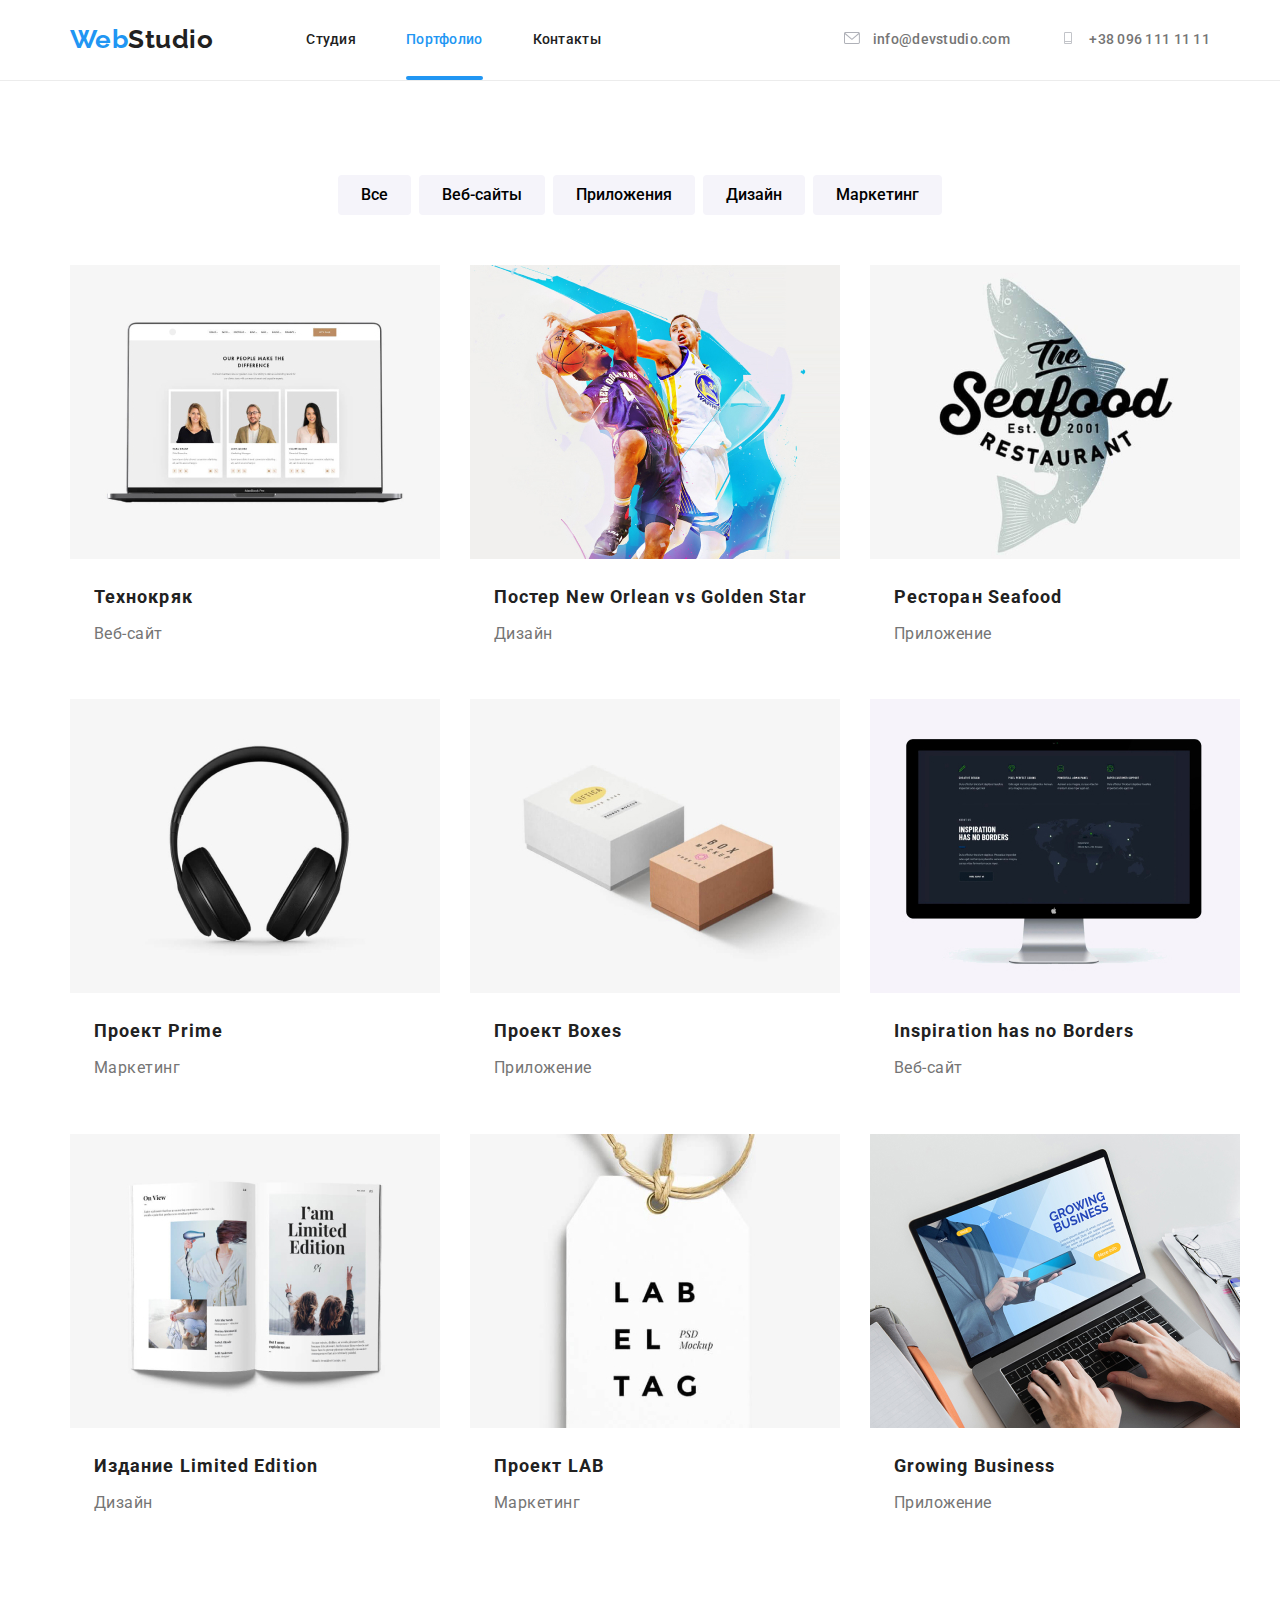
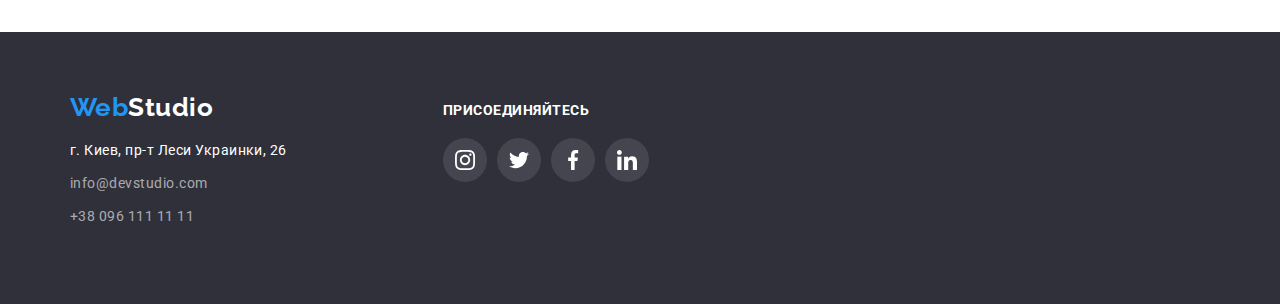
==== portfolio.html @ ea133a71 "добавление файлов дз5" ====
<!DOCTYPE html>
<html lang="ru">
<head>
    <meta charset="UTF-8">
    <meta name="viewport" content="width=device-width, initial-scale=1.0">
    <title>Document</title>
    <link href="https://fonts.googleapis.com/css2?family=Raleway:wght@700&family=Roboto:wght@400;500;700;900&display=swap" rel="stylesheet">
    <link rel="stylesheet" href="https://cdnjs.cloudflare.com/ajax/libs/modern-normalize/1.0.0/modern-normalize.min.css">
    <link rel="stylesheet" href="./css/styles.css">
</head>
<body class="body">
    <!--шапка сайта-->
    <header class="page-header">
        <div class="container main-nav">
            <nav class="main-nav">
                <a class="link-logo" href="./index.html"> <span class="logo-web">Web</span>Studio
                </a>
    
                <ul class="site-nav list">
                    <li class="navigation-list"> <a href="./index.html" class="links-transition menu-link">Студия</a></li>
                    <li class="navigation-list"> <a href="./portfolio.html" class="current links-transition menu-link">Портфолио</a></li>
                    <li class="navigation-list"> <a href="" class="links-transition menu-link">Контакты</a></li>
                </ul>
            </nav>
    
        <ul class="auth-nav list">
            <li class="list-contacts">
                <a class="link-auth-nav-svg links-transition" href="mailto:info@devstudio.com">
                    <svg class="auth-nav-svg">
                        <use href="./image/sprite.svg#icon-mail"></use>
                    </svg>
                    info@devstudio.com</a></li>
            <li class="list-contacts">
                <a class="link-auth-nav-svg links-transition" href="tel:+380961111111">
                    <svg class="auth-nav-svg">
                        <use href="./image/sprite.svg#icon-tel"></use>
                    </svg>
                    +38 096 111 11 11</a>
            </li>
        </ul>
        </div>
    </header>
    <main>
        <!--панель переключения -->
        <section class="section section-button">
            <div class="container">
            <h1 class="hidden-title"> Все портфолио студии</h1>
                <ul class="list button-list">
                <li class="list-our-button"> <button class="switch-button" type="button">Все</button></li>
                <li class="list-our-button"> <button class="switch-button" type="button">Веб-сайты</button></li>
                <li class="list-our-button"> <button class="switch-button" type="button">Приложения</button></li>
                <li class="list-our-button"> <button class="switch-button" type="button">Дизайн</button></li>
                <li class="list-our-button"> <button class="switch-button" type="button">Маркетинг</button></li>
            </ul>
            </div>
        </section>
        <!--все портфолио-->
        <section class="section section-cards"> 
            <div class="container">
            <ul class="list all-portfolio-list">
                <li class="box portfolio-card">           
                    <a class="portfolio-link" href="">
                        <div class="image-thumb">
                        <img src="./image/portfolio1.jpg" alt="отображен веб-сайт Технокряк на ноутбуке" width="370">
                        <p class="overlay">Технокряк это современная площадка распространения коронавируса. Компании используют эту платформу для цифрового
                        шпионажа и атак на защищённые сервера конкурентов.</p>
                        </div>
                    <div class="portfolio-padding">
                    <h2 class="portfolio-name">Технокряк</h2>
                    <p class="section-text-type">Веб-сайт</p>
                    </div>
                    </a>
                </li>
                <li class="box portfolio-card">
                    <a class="portfolio-link" href=""><img src="./image/portfolio2.jpg" alt="изображение постера Новый Орлеан" width="370">
                    <div class="portfolio-padding">  
                    <h2 class="portfolio-name">Постер New Orlean vs Golden Star</h2>
                    <p class="section-text-type"> Дизайн</p>
                    </div>
                    </a>
                </li>
                <li class="box portfolio-card">
                    <a class="portfolio-link" href=""><img src="./image/portfolio3.jpg" alt="логотип ресторана СиФуд" width="370">
                    <div class="portfolio-padding">
                    <h2 class="portfolio-name">Ресторан Seafood</h2>
                    <p class="section-text-type">Приложение</p>
                    </div>
                    </a>
                </li>
                <li class="box portfolio-card">
                    <a class="portfolio-link" href=""><img src="./image/portfolio4.jpg" alt="большие наушники" width="370">
                    <div class="portfolio-padding">   
                    <h2 class="portfolio-name">Проект Prime</h2>
                    <p class="section-text-type">Маркетинг</p>
                    </div>
                    </a>
                </li>
                <li class="box portfolio-card">
                    <a class="portfolio-link" href=""><img src="./image/portfolio5.jpg" alt="две коробки" width="370">
                    <div class="portfolio-padding">
                    <h2 class="portfolio-name">Проект Boxes</h2>
                    <p class="section-text-type">Приложение</p>
                    </div>
                    </a>
                </li>
                <li class="box portfolio-card">
                    <a class="portfolio-link" href=""><img src="./image/portfolio6.jpg" alt="монитор компьютера" width="370">
                    <div class="portfolio-padding">
                    <h2 class="portfolio-name">Inspiration has no Borders</h2>
                    <p class="section-text-type">Веб-сайт</p>
                    </div>
                    </a>
                </li>
                <li class="box portfolio-card">
                    <a class="portfolio-link" href=""><img src="./image/portfolio7.jpg" alt="раскрытый журнал" width="370">
                    
                    <div class="portfolio-padding">    
                    <h2 class="portfolio-name">Издание Limited Edition</h2>
                    <p class="section-text-type">Дизайн</p>
                    </div>
                    </a>
                </li>
                <li class="box portfolio-card">
                    <a class="portfolio-link" href=""><img src="./image/portfolio8.jpg" alt="карточка с логотипом лаб" width="370">
                    <div class="portfolio-padding">
                    <h2 class="portfolio-name">Проект LAB</h2>
                    <p class="section-text-type">Маркетинг</p>
                    </div>
                    </a>
                </li>
                <li class="box portfolio-card">
                    <a class="portfolio-link" href=""><img src="./image/portfolio9.jpg" alt="человек работает за ноутбуком" width="370">
                    <div class="portfolio-padding">
                    <h2 class="portfolio-name">Growing Business</h2>
                    <p class="section-text-type">Приложение</p>
                    </div>
                    </a>
                </li>
            </ul>
            </div>
        </section>
    </main>
    <!--Футер-->
    <footer class="page-footer">
        <div class=" container all-footer-container">
            <div class="box-adress-main">
                <a class="logo-footer" href="./index.html">
                    <span class="logo-web">Web</span>Studio
                </a>
                <address>
                    <ul class="adress-ul">
                        <li class="adress-items"><a class="address" href="https://goo.gl/maps/zpj7TdcQ5fywLmtB6"
                                target="_blank">г. Киев, пр-т Леси Украинки, 26</a></li>
                        <li class="adress-items"><a class="address-auth"
                                href="mailto:info@devstudio.com">info@devstudio.com</a></li>
                        <li class="adress-items"><a class="address-auth" href="tel:+380961111111">+38 096 111 11 11</a></li>
                    </ul>
                </address>
            </div>
            <div class="box-social-link">
                <p class="text-footer">присоединяйтесь</p>
                <ul class="list list-social-footer">
                    <li class="list-item-footer">
                        <a href="" class="social-item-footer">
                            <svg class="social-svg-footer">
                                <use href="./image/sprite.svg#icon-instagram2"></use>
                            </svg>
                        </a>
                    </li>
                    <li class="list-item-footer">
                        <a href="" class="social-item-footer">
                            <svg class="social-svg-footer">
                                <use href="./image/sprite.svg#icon-twitter1"></use>
                            </svg>
                        </a>
                    </li>
                    <li class="list-item-footer">
                        <a href="" class="social-item-footer">
                            <svg class="social-svg-footer">
                                <use href="./image/sprite.svg#icon-facebook1"></use>
                            </svg>
                        </a>
                    </li>
                    <li class="list-item-footer">
                        <a href="" class="social-item-footer">
                            <svg class="social-svg-footer">
                                <use href="./image/sprite.svg#icon-linkedin1"></use>
                            </svg>
                        </a>
                    </li>
                </ul>
            </div>
        </div>
    </footer>
</body>

</html>
---- css/styles.css ----
/* цвет основного текста #212121 */
/* цвет вторичного текста  #757575 */
/* акцент  #2196f3 */
/* вторичный акцент (цвет текста героя)  #ffffff */
/* цвет текста электронных контактов в футере rgba(255, 255, 255, 0.6) */
/* бекграунд хедера #ffffff*/
/* бекграунд героя и футера #2F303A */
/* бекграунд основной #E5E5E5*/
/* бекграунд вторичный (команда компании, кнопки) #F5F4FA */

:root {
  --primary-text-color: #212121;
  --secondary-text-color: #757575;
  --accent-color: #2196f3;
  --secondary-accent-color: #ffffff;
  --contacts-text-footer: rgba(255, 255, 255, 0.6);
  --bg-header: #ffffff;
  --bg-hero: #c4c4c4;
  --bg-footer: #2f303a;
  --bg-primary: #ffffff;
  --bg-secondary: #f5f4fa;
  --bg-box: #ffffff;
  --border-bottom: #ececec;
  --shadow: rgba(47, 48, 58, 0.4);
  --border-clients: #afb1b8;
  --logo-color: #afb1b8;
}

html {
  box-sizing: border-box;
}
*,
*::before,
*::after {
  box-sizing: inherit;
}
*::before,
*::after {
  margin: 0;
  padding: 0;
}
img {
  display: block;
}
.body {
  color: var(--primary-text-color);
  background: var(--bg-primary);

  font-family: Roboto, sans-serif;
  font-weight: 700;
  letter-spacing: 0.03em;

  margin: 0;
}
.page-header {
  text-decoration-color: none;
  background: var(--bg-header);
  border-bottom: 1px solid var(--border-bottom);

  margin: 0px;
  padding: 0px;
}

.container {
  width: 1170px;
  padding-left: 15px;
  padding-right: 15px;
  margin-left: auto;
  margin-right: auto;
}
.list {
  list-style: none;

  margin: 0;
  padding: 0;
}
.main-nav {
  display: flex;
  align-items: center;
}
.link-logo {
  color: var(--primary-text-color);
  text-decoration: none;

  font-family: Raleway, sans-serif;
  font-size: 26px;
  line-height: 1.19;

  margin-right: 93px;
  padding-top: 24px;
  padding-bottom: 25px;
  transition: color 250ms cubic-bezier(0.4, 0, 0.2, 1);
}
.link-logo:hover,
.link-logo:focus {
  color: var(--accent-color);
}
.logo-web {
  color: var(--accent-color);

  font-family: Raleway, sans-serif;
  font-size: 26px;
  line-height: 1.19;
}
.logo-web:hover,
.logo-web:focus {
  color: var(--accent-color);
}

.site-nav a {
  color: var(--primary-text-color);
  text-decoration: none;

  font-weight: 500;
  font-size: 14px;
  line-height: 1.14;
  letter-spacing: 0.02em;

  display: block;
  padding-top: 32px;
  padding-bottom: 32px;
}
.navigation-list {
  margin-right: 50px;
  padding: 0px;
}
.navigation-list:last-child {
  margin-right: 0px;
}

.links-transition {
  transition: color 250ms cubic-bezier(0.4, 0, 0.2, 1);
}

.menu-link {
  position: relative;
}
.menu-link::after {
  content: "";
  display: block;
  width: 100%;
  height: 4px;
  border-radius: 2px;
  background-color: var(--accent-color);
  position: absolute;
  left: 0;
  bottom: 0;
  opacity: 0;
  transition: color 250ms cubic-bezier(0.4, 0, 0.2, 1);
}
.current::after {
  opacity: 1;
  color: var(--accent-color);
}
.menu-link:hover::after {
  opacity: 1;
  color: var(--accent-color);
}
.site-nav {
  display: flex;
}
.site-nav .current {
  color: var(--accent-color);
}
.site-nav a:hover,
.site-nav a:focus {
  color: var(--accent-color);
}
.auth-nav {
  display: flex;
  margin-left: auto;
}
.auth-nav-svg {
  fill: var(--logo-color);
  width: 16px;
  height: 12px;
  margin-right: 10px;
}
.link-auth-nav-svg:hover svg,
.link-auth-nav-svg:focus svg {
  fill: var(--accent-color);
}
.list-contacts {
  display: flex;
}
.list-contacts:hover,
.list-contacts:focus {
  fill: var(--accent-color);
}
.auth-nav .list-contacts + .list-contacts {
  margin-left: 50px;
}

.auth-nav a {
  color: var(--secondary-text-color);
  text-decoration: none;

  font-weight: 500;
  font-size: 14px;
  line-height: 1.14;
  letter-spacing: 0.02em;

  padding-top: 32px;
  padding-bottom: 32px;
}
.auth-nav a:hover,
.auth-nav a:focus {
  color: var(--accent-color);
}
.hero {
  background: var(--bg-hero);
  text-align: center;

  background-image: linear-gradient(to right, var(--shadow), var(--shadow)),
    url(../image/img-bg.jpg);
  max-width: 1600px;
  height: 600px;

  background-repeat: no-repeat;
  background-size: cover;
  background-position: x 0px y 80px;
  margin-right: auto;
  margin-left: auto;

  padding-top: 200px;
  padding-bottom: 200px;
}
.hero-title {
  color: var(--secondary-accent-color);

  font-weight: 900;
  font-size: 44px;
  line-height: 1.36;
  text-align: center;
  letter-spacing: 0.06em;
  text-transform: uppercase;

  margin-top: 0;
  margin-bottom: 30px;
  padding-left: 0px;
  padding-right: 0px;
}

.hero-button {
  display: inline-block;
  color: var(--secondary-accent-color);
  background: var(--accent-color);
  border-radius: 4px;
  padding-left: 32px;
  padding-right: 32px;
  padding-top: 10px;
  padding-bottom: 10px;

  min-width: 136px;
  border: 1px solid transparent;
  cursor: pointer;

  font-family: inherit;
  font-weight: 700;
  font-size: 16px;
  line-height: 1.88;
  text-align: center;
  letter-spacing: 0.06em;
}

.section {
  padding-top: 94px;
  margin-bottom: 0px;
}
.benefits {
  display: flex;
}
.list-box-first {
  width: 270px;
}
.list-box-first + .list-box-first {
  margin: 0px 0px 0px 30px;
  padding: 0px;
}

.list-box-first::before {
  display: block;
  content: "";
  height: 120px;
  background-color: var(--bg-secondary);

  background-size: 70px 70px;
  background-repeat: no-repeat;
  background-position: center;

  border-radius: 4px;
  margin: 0px 0px 30px 0px;
}
.list-item-svg1::before {
  background-image: url(../image/svg1.svg);
}
.list-item-clock2::before {
  background-image: url(../image/clock2.svg);
}
.list-item-diagram3::before {
  background-image: url(../image/diagram3.svg);
}
.list-item-astronaut4::before {
  background-image: url(../image/astronaut4.svg);
}
.section-title {
  font-size: 14px;
  line-height: 1.14;
  text-transform: uppercase;
  margin: 0px 0px 10px 0px;
  padding: 0px;
}
.section-text {
  color: var(--secondary-text-color);

  font-weight: 400;
  font-size: 14px;
  line-height: 1.71;
  margin: 0px;
  padding: 0px;
}
.section-main-title {
  font-size: 36px;
  line-height: 1.17;
  text-align: center;

  margin-bottom: 50px;
  margin-top: 0px;
  padding: 0px;
}

.images-work {
  display: flex;
}
.secondary-margine {
  margin-top: 0px;
}
.list-box-secondary + .list-box-secondary {
  margin: 0px 0px 0px 30px;
  padding: 0px;
}
.pading {
  padding-bottom: 94px;
}
/*позиционирование на секции сотрудкики за работой*/

.work-thumb {
  position: relative;
}
.wraper-text-name {
  width: 370px;
  height: 70px;
  background-color: rgba(47, 48, 58, 0.8);
  position: absolute;
  display: flex;

  bottom: 0;
  left: 0;
}
.text-name {
  display: flex;
  justify-content: center;
  align-items: center;
  font-style: normal;
  font-weight: 700;
  font-size: 14px;
  line-height: 1.17;
  text-align: center;
  text-transform: uppercase;
  margin: auto;
  padding: 0px;
  color: var(--secondary-accent-color);
}

/*конец позиционирования*/

.section-team {
  background: var(--bg-secondary);

  margin: 0px;
  padding-top: 94px;
  padding-bottom: 94px;
}

.team-boxes {
  display: flex;
}
.team-items {
  width: 270px;
  text-align: center;
  box-shadow: 0px 1px 3px rgba(0, 0, 0, 0.12), 0px 1px 1px rgba(0, 0, 0, 0.14),
    0px 2px 1px rgba(0, 0, 0, 0.2);
  border-radius: 0px 0px 4px 4px;
}
.team-items + .team-items {
  margin: 0px 0px 0px 30px;
}

.team-name {
  font-weight: 500;
  font-size: 16px;
  line-height: 1.19;

  margin-top: 30px;
  margin-bottom: 10px;
  padding: 0px;
}
.section-text-profession {
  color: var(--secondary-text-color);

  font-weight: 400;
  font-size: 16px;
  line-height: 1.19;

  margin-bottom: 16px;
  padding: 0px;
}
.social-list {
  display: flex;
  justify-content: space-between;
}
.social-list-svg {
  fill: var(--logo-color);
  width: 20px;
  height: 20px;
  transition: fill 250ms cubic-bezier(0.4, 0, 0.2, 1);
}
.social-list-link {
  display: flex;
  justify-content: center;
  align-items: center;
  width: 44px;
  height: 44px;
  border-radius: 50%;
  transition: background-color 250ms cubic-bezier(0.4, 0, 0.2, 1);
}
.social-list-link:hover,
.social-list-link:focus {
  background-color: var(--accent-color);
}
.social-list-link:hover svg,
.social-list-link:focus svg {
  fill: var(--secondary-accent-color);
}
.team-list-content-wrapper {
  padding-left: 32px;
  padding-right: 32px;
  padding-bottom: 30px;
}
/* новая секция*/
.third-margin {
  margin: 0px 0px 50px 0px;
}
.section-clients {
  margin: 0px;
  padding-top: 94px;
  padding-bottom: 94px;
}
.clients-box {
  display: flex;
  justify-content: center;
}
.clients-link {
  display: flex;
  justify-content: center;
  align-items: center;
  width: 170px;
  height: 90px;
}
.clients-list-icon {
  fill: var(--logo-color);
  transition: fill 250ms cubic-bezier(0.4, 0, 0.2, 1);
}
.clients-link:hover svg,
.clients-link:focus svg {
  fill: var(--accent-color);
}
.clients-list-icon:hover,
.clients-list-icon:focus {
  fill: var(--accent-color);
}
.clients-margin {
  border: 1px solid var(--border-clients);
  border-radius: 4px;
  transition: color 250ms cubic-bezier(0.4, 0, 0.2, 1);
}
.clients-margin:hover,
.clients-margin:focus {
  border: 1px solid var(--accent-color);
}
.clients-margin + .clients-margin {
  margin: 0px 0px 0px 30px;
}

.page-footer {
  background: var(--bg-footer);

  padding-top: 60px;
  padding-bottom: 60px;
}
.logo-footer {
  color: var(--secondary-accent-color);
  text-decoration: none;

  font-family: Raleway, sans-serif;
  font-size: 26px;
  line-height: 1.19;

  margin-bottom: 20px;
  transition: color 250ms cubic-bezier(0.4, 0, 0.2, 1);
}
.logo-footer:hover,
.logo-footer:focus {
  color: var(--accent-color);
}
.adress-ul {
  list-style: none;
  text-decoration: none;

  margin-left: 0px;
  padding-left: 0px;
}
.adress-items {
  margin-bottom: 9px;
}
.adress-items:last-child {
  margin-bottom: 0px;
}
.address {
  color: var(--secondary-accent-color);
  text-decoration: none;

  font-style: normal;
  font-weight: 400;
  font-size: 14px;
  line-height: 1.71;

  margin: 0px;
  padding: 0px;
}
.address-auth {
  color: var(--contacts-text-footer);
  text-decoration: none;

  font-style: normal;
  font-weight: 400;
  font-size: 14px;
  line-height: 1.71;
}
.text-footer {
  color: var(--secondary-accent-color);

  font-style: normal;
  font-weight: 700;
  font-size: 14px;
  line-height: 1.17;
  text-transform: uppercase;
  margin: 0px;
}
.box-social-link {
  margin-left: 156px;
  padding-top: 10px;
}
.list-social-footer {
  display: flex;
  justify-content: flex-start;
  align-items: center;
  margin-top: 20px;
}
.social-item-footer {
  display: flex;
  justify-content: center;
  align-items: center;
  width: 44px;
  height: 44px;
  border-radius: 50%;
}
.social-item-footer:hover,
.social-item-footer:focus {
  fill: var(--accent-color);
}
.list-item-footer {
  justify-content: flex-start;
  align-items: center;
  border-radius: 50%;
  margin-right: 10px;
  width: 44px;
  height: 44px;
  background-color: rgba(255, 255, 255, 0.1);
  transition: background-color 250ms cubic-bezier(0.4, 0, 0.2, 1);
}
.list-item-footer:last-child {
  margin-right: 0px;
}
.list-item-footer:hover,
.list-item-footer:focus {
  background-color: var(--accent-color);
}
.social-svg-footer {
  fill: var(--secondary-accent-color);
  width: 20px;
  height: 20px;
  transition: fill 250ms cubic-bezier(0.4, 0, 0.2, 1);
}
.social-svg-footer:hover,
.social-svg-footer:focus {
  fill: var(--secondary-accent-color);
}

.all-footer-container {
  display: flex;
}
.footer-adress {
  padding-top: 60px;
  padding-bottom: 60px;
}

.hidden-title {
  display: none;
}
.button-list {
  display: flex;
  justify-content: center;
}
.section-button {
  padding-top: 94px;
  padding-bottom: 50px;
}
.switch-button {
  background: var(--bg-secondary);
  border-radius: 4px;
  border: 1px solid transparent;

  font-family: inherit;
  font-weight: 500;
  font-size: 16px;
  line-height: 1.63;
  text-align: center;

  padding: 6px 22px 6px 22px;
  cursor: pointer;
  transition: color 250ms cubic-bezier(0.4, 0, 0.2, 1),
    background-color 250ms cubic-bezier(0.4, 0, 0.2, 1);
}
.list-our-button + .list-our-button {
  margin-left: 8px;
}
.switch-button:hover,
.switch-button:focus {
  background-color: var(--accent-color);
  color: var(--secondary-accent-color);
}

.all-portfolio-list {
  display: flex;
  flex-wrap: wrap;
}

.box {
  background: var(--bg-box);

  margin: 0px;
  padding: 0px;
}
.box a {
  margin: 0px;
  padding: 0px;
}

.portfolio-card {
  width: 370px;
  margin-right: 30px;
  margin-bottom: 30px;
}
.portfolio-card:hover {
  border: 1px solid #eeeeee;
  box-shadow: 0px 1px 1px rgba(0, 0, 0, 0.12), 0px 4px 4px rgba(0, 0, 0, 0.06),
    1px 4px 6px rgba(0, 0, 0, 0.16);
}
.portfolio-card:nth-child(3) {
  margin-right: -30px;
}
.portfolio-card:nth-child(6) {
  margin-right: -30px;
}
.portfolio-card:nth-child(9) {
  margin-right: -30px;
}
.portfolio-card:nth-last-child(-n + 3) {
  margin-bottom: 0px;
}

.section-cards {
  margin: 0px;
  padding-top: 0px;
  padding-bottom: 94px;
}

.portfolio-link {
  color: var(--primary-text-color);
  background: var(--bg-box);
  text-decoration: none;

  margin: 0px;
  padding: 0px;
}
.portfolio-name {
  font-size: 18px;
  line-height: 2;
  letter-spacing: 0.06em;

  margin: 0px;
}
.section-text-type {
  color: var(--secondary-text-color);

  font-weight: 400;
  font-size: 16px;
  line-height: 1.89;

  margin-top: 4px;
  margin-bottom: 0px;
}
.portfolio-padding {
  padding-top: 20px;
  padding-bottom: 20px;
  padding-left: 24px;
  padding-right: 24px;
}
.image-thumb {
  position: relative;
  width: 370px;
  height: 294px;
  overflow: hidden;
}
.image-thumb > .overlay {
  position: absolute;
  font-weight: 400;
  font-size: 18px;
  line-height: 1.55;
  color: var(--bg-secondary);
  background-color: var(--accent-color);
  top: 0;
  left: 0;
  width: 100%;
  height: 100%;
  margin: 0;
  padding: 63px 24px;
  opacity: 0;
}
.image-thumb:hover > .overlay {
  opacity: 1;
  animation-name: animate1;
  animation-duration: 2000ms;
  animation-timing-function: cubic-bezier(0.4, 0, 0.2, 1);
  animation-delay: 0ms;
  animation-iteration-count: infinite;
  animation-direction: normal;
  animation-fill-mode: none;
  animation-play-state: running;
}

@keyframes animate1 {
  0% {
    transform: translateY(100%);
  }
  50% {
    transform: translateY(0%);
  }
  100% {
    transform: translateY(100%);
  }
}

/* my backdrop*/
.backdrop {
  width: 100%;
  height: 100%;
  background-color: rgba(0, 0, 0, 0.2);
  position: fixed;
  top: 0;
  left: 0;
  transition: all 300ms linear;
}
.modal {
  position: absolute;
  top: 50%;
  left: 50%;
  transform: translate(-50%, -50%);
  width: 528px;
  min-height: 581px;
  background: var(--bg-secondary);
  box-shadow: 0px 1px 3px rgba(0, 0, 0, 0.12), 0px 1px 1px rgba(0, 0, 0, 0.14),
    0px 2px 1px rgba(0, 0, 0, 0.2);
  border-radius: 4px;
}
.modal-button-close {
  position: absolute;
  top: 8px;
  right: 8px;
  width: 30px;
  height: 30px;

  background: var(--bg-secondary);
  border: 1px solid rgba(0, 0, 0, 0.1);
  border-radius: 50%;
  cursor: pointer;
}
.is-hidden {
  opacity: 0;
  visibility: hidden;
  pointer-events: none;
}
/* end my backdrop*/
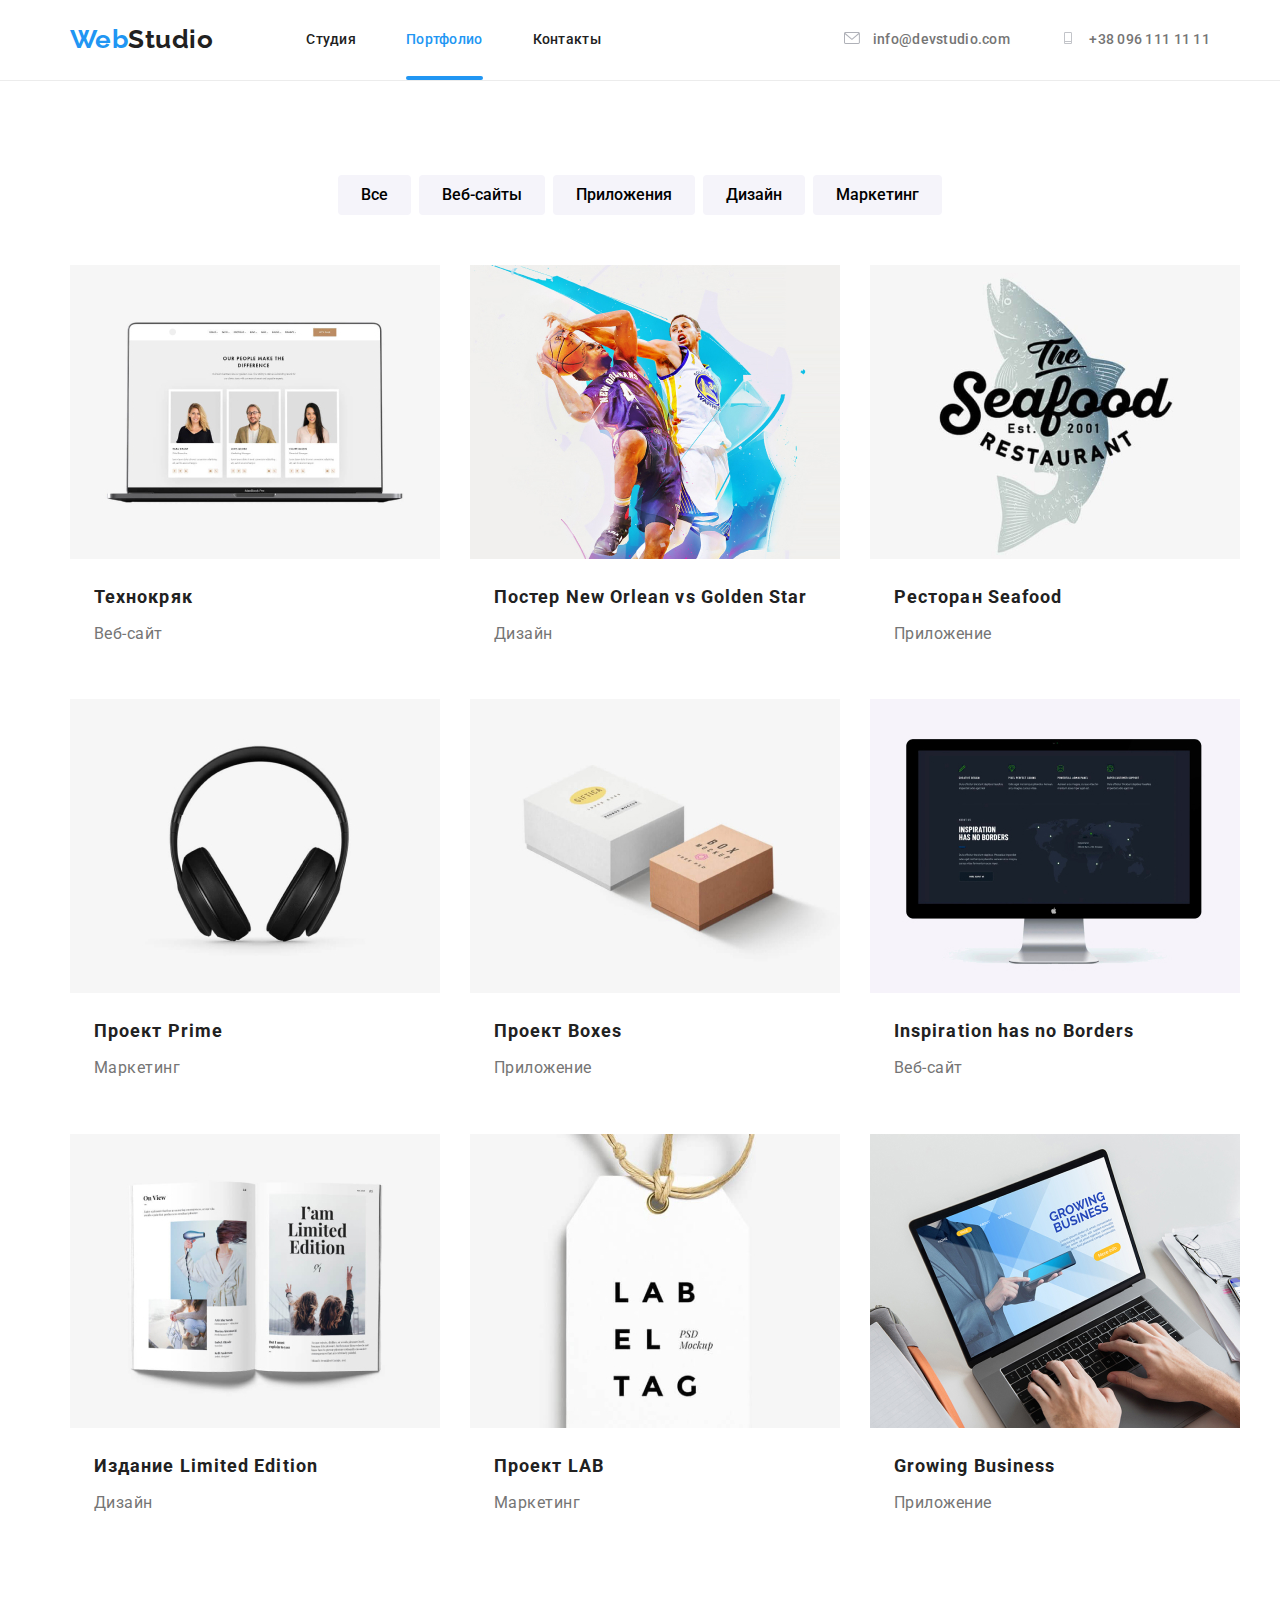
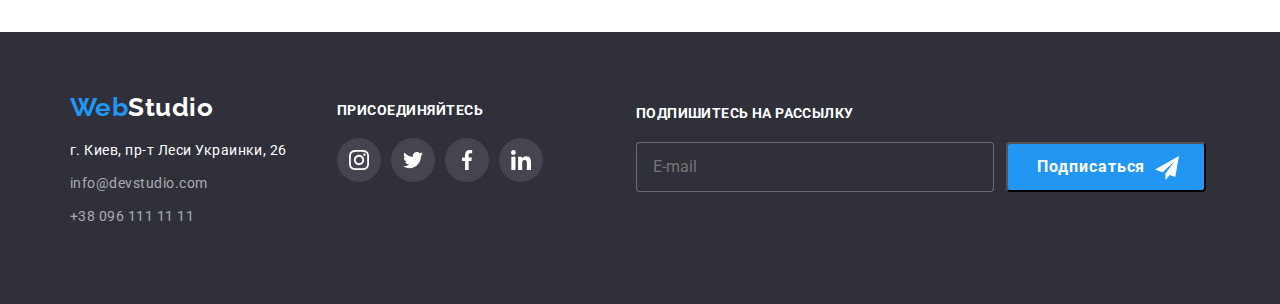
==== commit 72241608: "правки по дз6" ====
--- a/portfolio.html
+++ b/portfolio.html
@@ -190,6 +190,20 @@
                     </li>
                 </ul>
             </div>
+            <div class="box-mailing">
+                <p class="text-mailing">Подпишитесь на рассылку</p>
+                <form class="mailing-btn-wraper" action="#">
+                    <label class="mailing-label">
+                        <input type="mail" name="E-mail" class="mail-input-wraper" placeholder="E-mail">
+                    </label>
+                    <button type="submit" class="btn-for-mailing">Подписаться
+                        <span class="position-svg-icon"><svg class="my-send-icon">
+                                <use href="./image/sprite.svg#icon-icon-telegram"></use>
+                            </svg>
+                        </span>
+                    </button>
+                </form>
+            </div>
         </div>
     </footer>
 </body>
--- a/css/styles.css
+++ b/css/styles.css
@@ -52,6 +52,9 @@
 
   margin: 0;
 }
+input {
+  font-family: inherit;
+}
 .page-header {
   text-decoration-color: none;
   background: var(--bg-header);
@@ -536,7 +539,6 @@
   line-height: 1.71;
 
   margin: 0px;
-  padding: 0px;
 }
 .address-auth {
   color: var(--contacts-text-footer);
@@ -557,8 +559,9 @@
   text-transform: uppercase;
   margin: 0px;
 }
+
 .box-social-link {
-  margin-left: 156px;
+  margin-left: 50px;
   padding-top: 10px;
 }
 .list-social-footer {
@@ -615,6 +618,70 @@
   padding-bottom: 60px;
 }
 
+.box-mailing {
+  margin-left: 93px;
+}
+.mailing-btn-wraper {
+  display: flex;
+}
+.text-mailing {
+  font-size: 14px;
+  line-height: 1.14;
+  letter-spacing: 0.03em;
+  text-transform: uppercase;
+  color: var(--secondary-accent-color);
+  margin-bottom: 20px;
+}
+.btn-for-mailing {
+  display: flex;
+  position: relative;
+  width: 200px;
+  height: 50px;
+  background-color: var(--accent-color);
+  font-family: Roboto, sans-serif;
+  font-weight: 700;
+  font-size: 16px;
+  line-height: 1.88;
+  align-items: center;
+  text-align: center;
+  letter-spacing: 0.06em;
+  outline: none;
+  color: var(--secondary-accent-color);
+  border-radius: 4px;
+  margin-left: 12px;
+  padding: 10px 62px 10px 29px;
+}
+.mail-input-wraper {
+  display: flex;
+  width: 358px;
+  height: 50px;
+  border: 1px solid rgba(255, 255, 255, 0.3);
+  border-radius: 4px;
+  background-color: var(--bg-footer);
+  padding-left: 16px;
+}
+/*
+.btn-for-mailing::after {
+  position: absolute;
+  content: "";
+  background-image: url(../image/icon-send.svg);
+  width: 24px;
+  height: 24px;
+  background-repeat: no-repeat;
+  background-position: center;
+  display: block;
+}
+*/
+.position-svg-icon {
+  padding-left: 10px;
+  padding-top: 13px;
+  align-items: center;
+  justify-content: center;
+}
+.my-send-icon {
+  width: 24px;
+  height: 24px;
+}
 .hidden-title {
   display: none;
 }
@@ -746,30 +813,13 @@
   height: 100%;
   margin: 0;
   padding: 63px 24px;
+  transform: translateY(100%);
+  transition: 250ms ease;
   opacity: 0;
 }
 .image-thumb:hover > .overlay {
   opacity: 1;
-  animation-name: animate1;
-  animation-duration: 2000ms;
-  animation-timing-function: cubic-bezier(0.4, 0, 0.2, 1);
-  animation-delay: 0ms;
-  animation-iteration-count: infinite;
-  animation-direction: normal;
-  animation-fill-mode: none;
-  animation-play-state: running;
-}
-
-@keyframes animate1 {
-  0% {
-    transform: translateY(100%);
-  }
-  50% {
-    transform: translateY(0%);
-  }
-  100% {
-    transform: translateY(100%);
-  }
+  transform: translateY(0%);
 }
 
 /* my backdrop*/
@@ -811,4 +861,160 @@
   visibility: hidden;
   pointer-events: none;
 }
+/* описание формы модального окна*/
+.form-title {
+  font-family: Roboto, sans-serif;
+  font-weight: bold;
+  font-size: 20px;
+  line-height: 1.15;
+  text-align: center;
+  letter-spacing: 0.03em;
+  padding: 40px 40px 0px 40px;
+  margin: 0;
+}
+.modal-button-close:focus svg {
+  fill: var(--accent-color);
+}
+.modal-form-label {
+  font-family: Roboto, sans-serif;
+  font-weight: 400;
+  font-size: 12px;
+  line-height: 1.15;
+  letter-spacing: 0.01em;
+  color: var(--secondary-text-color);
+}
+.modal-form-label + .modal-form-label {
+  padding-top: 10px;
+}
+.modal-form {
+  display: flex;
+  flex-direction: column;
+  padding: 12px 40px 40px 40px;
+}
+.modal-form-input {
+  border: 1px solid rgba(33, 33, 33, 0.2);
+  border-radius: 4px;
+  width: 100%;
+  height: 40px;
+  padding-left: 42px;
+}
+.modal-form-input:focus {
+  outline: none;
+  border-color: var(--accent-color);
+}
+.modal-form-input:focus + .modal-form-icon {
+  fill: var(--accent-color);
+}
+.modal-for-comment:focus {
+  outline: none;
+  border-color: var(--accent-color);
+}
+.modal-for-comment {
+  margin-top: 4px;
+}
+.modal-icon-wraper {
+  position: relative;
+  display: block;
+  margin-top: 4px;
+}
+.modal-form-icon {
+  display: block;
+  width: 12px;
+  height: 12px;
+  position: absolute;
+  top: 50%;
+  left: 16px;
+  transform: translate(-50%, -50%);
+}
+.my-checkmark {
+  position: absolute;
+  width: 11px;
+  height: 8px;
+  top: 50%;
+  left: 7px;
+  transform: translate(-50%, -50%);
+  fill: var(--secondary-accent-color);
+}
+.modal-for-comment {
+  border: 1px solid rgba(33, 33, 33, 0.2);
+  border-radius: 4px;
+  width: 100%;
+  height: 120px;
+  resize: none;
+  padding: 12px 16px;
+}
+.modal-for-comment::placeholder {
+  font-family: Roboto, sans-serif;
+  font-style: normal;
+  font-weight: 400;
+  font-size: 12px;
+  line-height: 1.17;
+  letter-spacing: 0.01em;
+  color: rgba(117, 117, 117, 0.5);
+}
+.contact-form-policy-label {
+  position: relative;
+  display: flex;
+  align-items: center;
+  margin-top: 20px;
+  margin-bottom: 30px;
+  justify-content: center;
+}
+.contact-form-policy-label::before {
+  content: "";
+  display: block;
+  width: 16px;
+  height: 15px;
+  border-radius: 2px;
+  margin-right: 7px;
+  background-image: url(../image/square.svg);
+}
+.agreement-condition {
+  display: flex;
+  color: var(--accent-color);
+}
+.contact-form-policy-label {
+  display: flex;
+  font-weight: 400;
+  font-size: 14px;
+  line-height: 1.71;
+  letter-spacing: 0.03em;
+  color: var(--secondary-text-color);
+}
+.modal-form-policy:checked + .contact-form-policy-label::before {
+  background-color: var(--accent-color);
+  background-image: url(../image/my-mark.svg);
+  background-repeat: no-repeat;
+  background-position: 50% 50%;
+}
+.modal-form-button {
+  font-family: Roboto, sans-serif;
+  font-weight: 700;
+  font-size: 16px;
+  line-height: 1.89;
+  display: flex;
+  justify-content: center;
+  align-items: center;
+  text-align: center;
+  letter-spacing: 0.06em;
+  color: var(--secondary-accent-color);
+  background-color: var(--accent-color);
+  padding: 10px 55px 10px 56px;
+  box-shadow: 0px 4px 4px rgba(0, 0, 0, 0.15);
+  border-radius: 4px;
+  width: 200px;
+  height: 50px;
+  margin: auto;
+}
+.visually-hidden {
+  position: absolute !important;
+  clip: rect(1px 1px 1px 1px); /* IE6, IE7 */
+  clip: rect(1px, 1px, 1px, 1px);
+  padding: 0 !important;
+  border: 0 !important;
+  height: 1px !important;
+  width: 1px !important;
+  overflow: hidden;
+}
+
 /* end my backdrop*/
